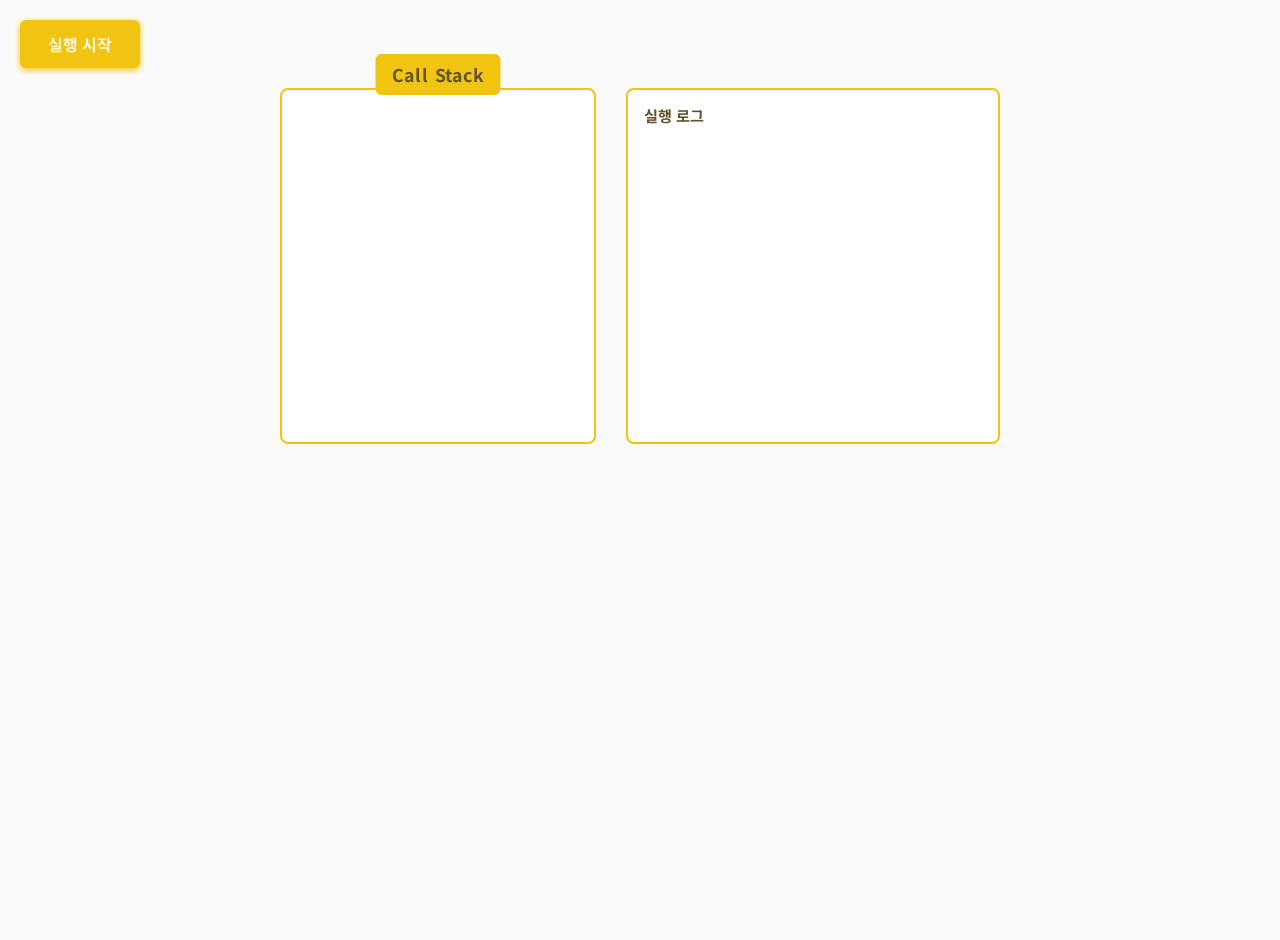
==== workspace/stack/stack.html @ df8f251c "test" ====
<!DOCTYPE html>
<html lang="ko">
  <head>
    <meta charset="UTF-8" />
    <meta name="viewport" content="width=device-width, initial-scale=1" />
    <title>콜스택 시각화 (심플 버전)</title>
    <style>
      @import url('https://fonts.googleapis.com/css2?family=Noto+Sans+KR:wght@100..900&display=swap');

      * {
        font-family: 'Noto Sans KR', Helvetica, sans-serif;
      }
      body {
        background: #fafafa;
        margin: 20px;
        user-select: none;
        display: flex;
        flex-direction: column;
        align-items: center;
        gap: 20px;
        min-height: 100vh;
      }

      #btnRun {
        padding: 12px 28px;
        font-weight: 600;
        font-size: 1rem;
        border: none;
        border-radius: 6px;
        background: #f1c40f;
        color: white;
        cursor: pointer;
        box-shadow: 0 2px 6px #f1c40f;
        transition: background 0.3s ease;
        align-self: flex-start;
      }

      /* 콜스택과 로그를 가로 배치 */
      #mainContainer {
        display: flex;
        gap: 30px;
        width: 100%;
        max-width: 720px;
        justify-content: center;
      }

      /* 콜스택 영역 */
      #stackContainer {
        width: 280px;
        min-height: 320px;
        border: 2px solid #f1c40f;
        background: #fff;
        border-radius: 8px;
        display: flex;
        flex-direction: column-reverse; /* 아래부터 위로 쌓임 */
        padding: 16px;
        position: relative;
      }
      #stackTitle {
        position: absolute;
        top: -36px;
        left: 50%;
        transform: translateX(-50%);
        background: #f1c40f;
        padding: 8px 16px;
        border-radius: 6px;
        font-weight: 700;
        font-size: 1.1rem;
        user-select: none;
        letter-spacing: 0.8px;
        color: #5f542f;
      }

      .stackBox {
        border: 2px solid #f1c40f;
        border-radius: 6px;
        padding: 18px 0;
        margin-top: 12px;
        text-align: center;
        font-weight: 600;
        color: #5f542f;
        transition: transform 0.3s ease, opacity 0.3s ease;
        opacity: 0;
        transform: translateY(20px);
        font-size: 1rem;
      }
      .stackBox.show {
        opacity: 1;
        transform: translateY(0);
      }

      /* 로그 영역 */
      #logArea {
        flex-grow: 1;
        max-width: 400px;
        background: #fff;
        border: 2px solid #f1c40f;
        border-radius: 8px;
        padding: 14px 16px;
        font-size: 0.95rem;
        min-height: 320px;
        overflow-y: auto;
        white-space: pre-wrap;
        color: #5f542f;
      }
      #logArea b {
        color: #5f542f;

        font-weight: 700;
      }
    </style>
  </head>
  <body>
    <button id="btnRun">실행 시작</button>

    <div id="mainContainer">
      <div id="stackContainer" aria-label="콜스택">
        <div id="stackTitle">Call Stack</div>
        <!-- 함수 호출 박스들 -->
      </div>

      <div id="logArea"><b>실행 로그</b></div>
    </div>

    <script>
      const stackContainer = document.getElementById('stackContainer')
      const btnRun = document.getElementById('btnRun')
      const logArea = document.getElementById('logArea')

      const steps = [
        { action: 'push', fn: 'first' },
        { action: 'push', fn: 'second' },
        { action: 'push', fn: 'third' },
        { action: 'pop', fn: 'third' },
        { action: 'pop', fn: 'second' },
        { action: 'pop', fn: 'first' },
      ]

      let currentStack = []

      function log(text) {
        const p = document.createElement('div')
        p.textContent = text
        logArea.appendChild(p)
        logArea.scrollTop = logArea.scrollHeight
      }

      function pushStack(fnName) {
        currentStack.push(fnName)
        const box = document.createElement('div')
        box.className = 'stackBox'
        box.textContent = fnName + '()'
        stackContainer.appendChild(box)
        setTimeout(() => box.classList.add('show'), 20)
        log(`→ ${fnName} 함수 호출`)
      }

      function popStack(fnName) {
        const boxes = stackContainer.querySelectorAll('.stackBox')
        for (let i = boxes.length - 1; i >= 0; i--) {
          if (boxes[i].textContent.startsWith(fnName)) {
            boxes[i].classList.remove('show')
            setTimeout(() => {
              boxes[i].remove()
              log(`← ${fnName} 함수 종료`)
            }, 350)
            break
          }
        }
        currentStack.pop()
      }

      async function runSimulation() {
        btnRun.disabled = true
        currentStack = []
        stackContainer
          .querySelectorAll('.stackBox')
          .forEach((box) => box.remove())
        logArea.innerHTML = '<b>실행 로그</b>'

        for (let i = 0; i < steps.length; i++) {
          const step = steps[i]
          if (step.action === 'push') pushStack(step.fn)
          else if (step.action === 'pop') popStack(step.fn)
          await delay(1100)
        }
        btnRun.disabled = false
      }

      function delay(ms) {
        return new Promise((resolve) => setTimeout(resolve, ms))
      }

      btnRun.addEventListener('click', runSimulation)
    </script>
  </body>
</html>
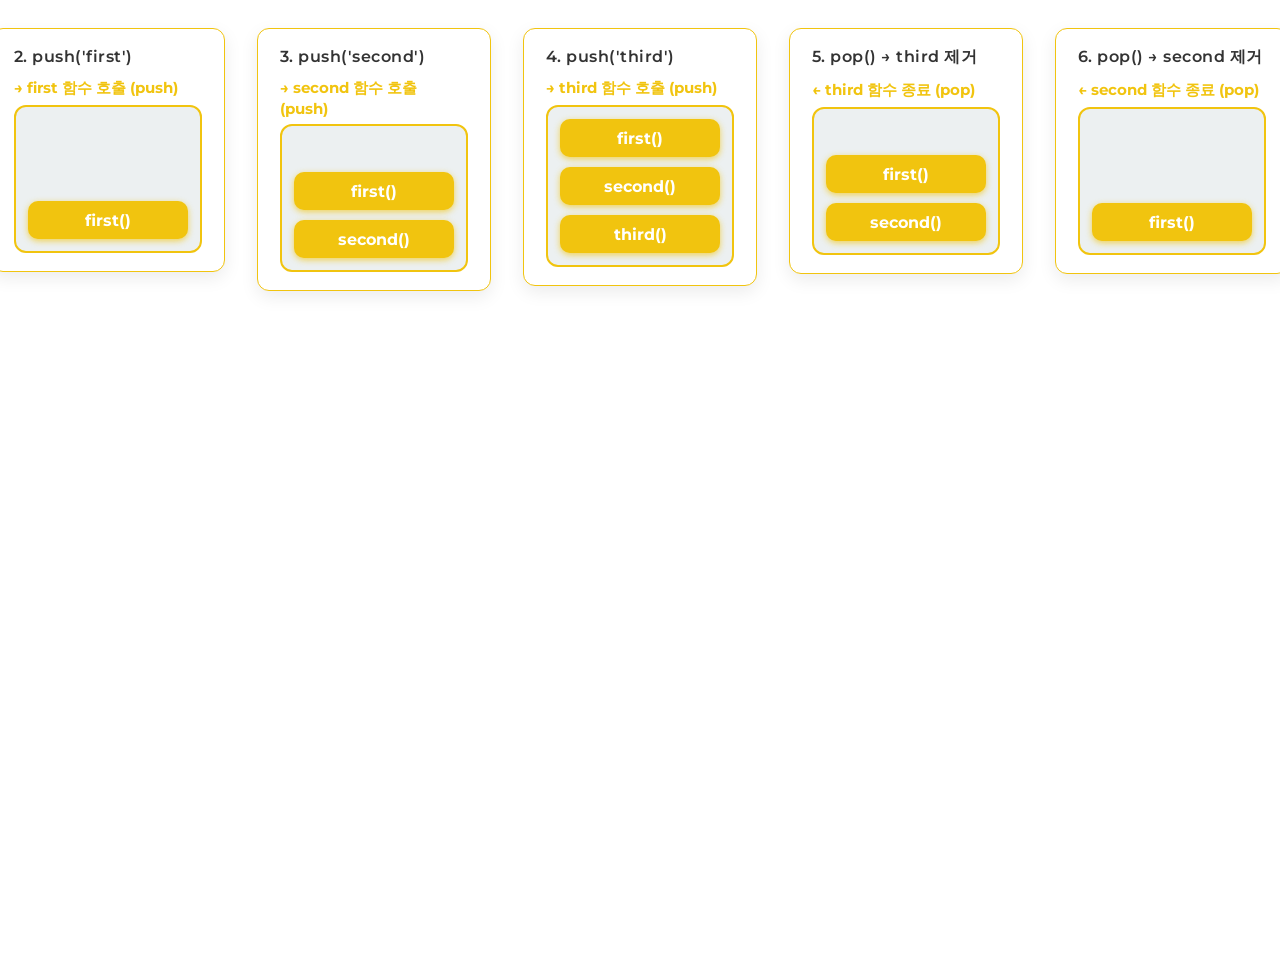
==== commit 97b06100: "🧪 스택/큐" ====
--- a/workspace/stack/stack.html
+++ b/workspace/stack/stack.html
@@ -3,195 +3,164 @@
   <head>
     <meta charset="UTF-8" />
     <meta name="viewport" content="width=device-width, initial-scale=1" />
-    <title>콜스택 시각화 (심플 버전)</title>
+    <title>스택 동작 과정 - 작고 예쁜 시각화</title>
     <style>
-      @import url('https://fonts.googleapis.com/css2?family=Noto+Sans+KR:wght@100..900&display=swap');
+      @import url('https://fonts.googleapis.com/css2?family=Montserrat:wght@500&display=swap');
 
-      * {
-        font-family: 'Noto Sans KR', Helvetica, sans-serif;
-      }
       body {
-        background: #fafafa;
-        margin: 20px;
-        user-select: none;
+        font-family: 'Montserrat', sans-serif;
+        color: #333;
+        padding: 20px;
+        min-height: 100vh;
         display: flex;
-        flex-direction: column;
-        align-items: center;
-        gap: 20px;
-        min-height: 100vh;
-      }
-
-      #btnRun {
-        padding: 12px 28px;
-        font-weight: 600;
-        font-size: 1rem;
-        border: none;
-        border-radius: 6px;
-        background: #f1c40f;
-        color: white;
-        cursor: pointer;
-        box-shadow: 0 2px 6px #f1c40f;
-        transition: background 0.3s ease;
-        align-self: flex-start;
-      }
-
-      /* 콜스택과 로그를 가로 배치 */
-      #mainContainer {
-        display: flex;
-        gap: 30px;
-        width: 100%;
-        max-width: 720px;
+        gap: 2rem;
+        align-items: start;
         justify-content: center;
       }
 
-      /* 콜스택 영역 */
-      #stackContainer {
-        width: 280px;
-        min-height: 320px;
-        border: 2px solid #f1c40f;
-        background: #fff;
-        border-radius: 8px;
-        display: flex;
-        flex-direction: column-reverse; /* 아래부터 위로 쌓임 */
-        padding: 16px;
-        position: relative;
-      }
-      #stackTitle {
-        position: absolute;
-        top: -36px;
-        left: 50%;
-        transform: translateX(-50%);
-        background: #f1c40f;
-        padding: 8px 16px;
-        border-radius: 6px;
-        font-weight: 700;
-        font-size: 1.1rem;
-        user-select: none;
-        letter-spacing: 0.8px;
-        color: #5f542f;
+      h1 {
+        text-align: center;
+        margin-bottom: 30px;
+        color: #2c3e50;
+        text-shadow: 1px 1px 3px #bdc3c7;
+        font-size: 1.6rem;
       }
 
-      .stackBox {
-        border: 2px solid #f1c40f;
-        border-radius: 6px;
-        padding: 18px 0;
-        margin-top: 12px;
-        text-align: center;
-        font-weight: 600;
-        color: #5f542f;
-        transition: transform 0.3s ease, opacity 0.3s ease;
-        opacity: 0;
-        transform: translateY(20px);
-        font-size: 1rem;
-      }
-      .stackBox.show {
-        opacity: 1;
-        transform: translateY(0);
+      .step {
+        background: #fff;
+        border-radius: 12px;
+        box-shadow: 0 6px 18px rgba(0, 0, 0, 0.08);
+        padding: 18px 22px;
+        margin-bottom: 24px;
+        max-width: 380px;
+        margin-left: auto;
+        margin-right: auto;
+        user-select: none;
+        border: 1px solid #f1c40f;
       }
 
-      /* 로그 영역 */
-      #logArea {
-        flex-grow: 1;
-        max-width: 400px;
-        background: #fff;
+      .step-label {
+        font-size: 1rem;
+        font-weight: 600;
+        margin-bottom: 12px;
+        letter-spacing: 0.03em;
+      }
+
+      .stack-container {
         border: 2px solid #f1c40f;
-        border-radius: 8px;
-        padding: 14px 16px;
+        border-radius: 12px;
+        background: #ecf0f1;
+        min-height: 120px;
+        padding: 12px;
+        display: flex;
+        flex-direction: column-reverse; /* 아래에서 위로 쌓임 */
+        gap: 10px;
+        max-width: 200px;
+        margin: 0 auto;
+        align-items: center;
+      }
+
+      .stack-item {
+        background-color: #f1c40f;
+        color: white;
+        font-weight: 700;
+        font-size: 1rem;
+        border-radius: 10px;
+        height: 38px;
+        width: 160px; /* 너비 고정 */
+        display: flex;
+        justify-content: center;
+        align-items: center;
+        user-select: none;
+        box-shadow: 0 2px 6px rgba(241, 196, 15, 0.7);
+      }
+
+      /* 빈 스택 텍스트도 크기 통일 */
+      .stack-container > div.empty {
+        width: 160px;
+        height: 38px;
+        line-height: 38px;
+        color: #7f8c8d;
+        text-align: center;
+        user-select: none;
+        font-weight: 600;
+      }
+
+      /* push/pop 표시 */
+      .action {
+        color: #f1c40f;
+        font-weight: 700;
         font-size: 0.95rem;
-        min-height: 320px;
-        overflow-y: auto;
-        white-space: pre-wrap;
-        color: #5f542f;
-      }
-      #logArea b {
-        color: #5f542f;
-
-        font-weight: 700;
+        margin-bottom: 6px;
       }
     </style>
   </head>
   <body>
-    <button id="btnRun">실행 시작</button>
+    <!-- 1단계 -->
+    <section class="step">
+      <div class="step-label">1. 초기 상태 (빈 스택)</div>
+      <div class="stack-container" aria-label="스택">
+        <!-- 비어있음 -->
+        <div class="empty">스택이 비어있음</div>
+      </div>
+    </section>
 
-    <div id="mainContainer">
-      <div id="stackContainer" aria-label="콜스택">
-        <div id="stackTitle">Call Stack</div>
-        <!-- 함수 호출 박스들 -->
+    <!-- 2단계 -->
+    <section class="step">
+      <div class="step-label">2. push('first')</div>
+      <div class="action">→ first 함수 호출 (push)</div>
+      <div class="stack-container" aria-label="스택">
+        <div class="stack-item">first()</div>
       </div>
+    </section>
 
-      <div id="logArea"><b>실행 로그</b></div>
-    </div>
+    <!-- 3단계 -->
+    <section class="step">
+      <div class="step-label">3. push('second')</div>
+      <div class="action">→ second 함수 호출 (push)</div>
+      <div class="stack-container" aria-label="스택">
+        <div class="stack-item">second()</div>
+        <div class="stack-item">first()</div>
+      </div>
+    </section>
 
-    <script>
-      const stackContainer = document.getElementById('stackContainer')
-      const btnRun = document.getElementById('btnRun')
-      const logArea = document.getElementById('logArea')
+    <!-- 4단계 -->
+    <section class="step">
+      <div class="step-label">4. push('third')</div>
+      <div class="action">→ third 함수 호출 (push)</div>
+      <div class="stack-container" aria-label="스택">
+        <div class="stack-item">third()</div>
+        <div class="stack-item">second()</div>
+        <div class="stack-item">first()</div>
+      </div>
+    </section>
 
-      const steps = [
-        { action: 'push', fn: 'first' },
-        { action: 'push', fn: 'second' },
-        { action: 'push', fn: 'third' },
-        { action: 'pop', fn: 'third' },
-        { action: 'pop', fn: 'second' },
-        { action: 'pop', fn: 'first' },
-      ]
+    <!-- 5단계 -->
+    <section class="step">
+      <div class="step-label">5. pop() → third 제거</div>
+      <div class="action">← third 함수 종료 (pop)</div>
+      <div class="stack-container" aria-label="스택">
+        <div class="stack-item">second()</div>
+        <div class="stack-item">first()</div>
+      </div>
+    </section>
 
-      let currentStack = []
+    <!-- 6단계 -->
+    <section class="step">
+      <div class="step-label">6. pop() → second 제거</div>
+      <div class="action">← second 함수 종료 (pop)</div>
+      <div class="stack-container" aria-label="스택">
+        <div class="stack-item">first()</div>
+      </div>
+    </section>
 
-      function log(text) {
-        const p = document.createElement('div')
-        p.textContent = text
-        logArea.appendChild(p)
-        logArea.scrollTop = logArea.scrollHeight
-      }
-
-      function pushStack(fnName) {
-        currentStack.push(fnName)
-        const box = document.createElement('div')
-        box.className = 'stackBox'
-        box.textContent = fnName + '()'
-        stackContainer.appendChild(box)
-        setTimeout(() => box.classList.add('show'), 20)
-        log(`→ ${fnName} 함수 호출`)
-      }
-
-      function popStack(fnName) {
-        const boxes = stackContainer.querySelectorAll('.stackBox')
-        for (let i = boxes.length - 1; i >= 0; i--) {
-          if (boxes[i].textContent.startsWith(fnName)) {
-            boxes[i].classList.remove('show')
-            setTimeout(() => {
-              boxes[i].remove()
-              log(`← ${fnName} 함수 종료`)
-            }, 350)
-            break
-          }
-        }
-        currentStack.pop()
-      }
-
-      async function runSimulation() {
-        btnRun.disabled = true
-        currentStack = []
-        stackContainer
-          .querySelectorAll('.stackBox')
-          .forEach((box) => box.remove())
-        logArea.innerHTML = '<b>실행 로그</b>'
-
-        for (let i = 0; i < steps.length; i++) {
-          const step = steps[i]
-          if (step.action === 'push') pushStack(step.fn)
-          else if (step.action === 'pop') popStack(step.fn)
-          await delay(1100)
-        }
-        btnRun.disabled = false
-      }
-
-      function delay(ms) {
-        return new Promise((resolve) => setTimeout(resolve, ms))
-      }
-
-      btnRun.addEventListener('click', runSimulation)
-    </script>
+    <!-- 7단계 -->
+    <section class="step">
+      <div class="step-label">7. pop() → first 제거</div>
+      <div class="action">← first 함수 종료 (pop)</div>
+      <div class="stack-container" aria-label="스택">
+        <div class="empty">스택이 비어있음</div>
+      </div>
+    </section>
   </body>
 </html>
